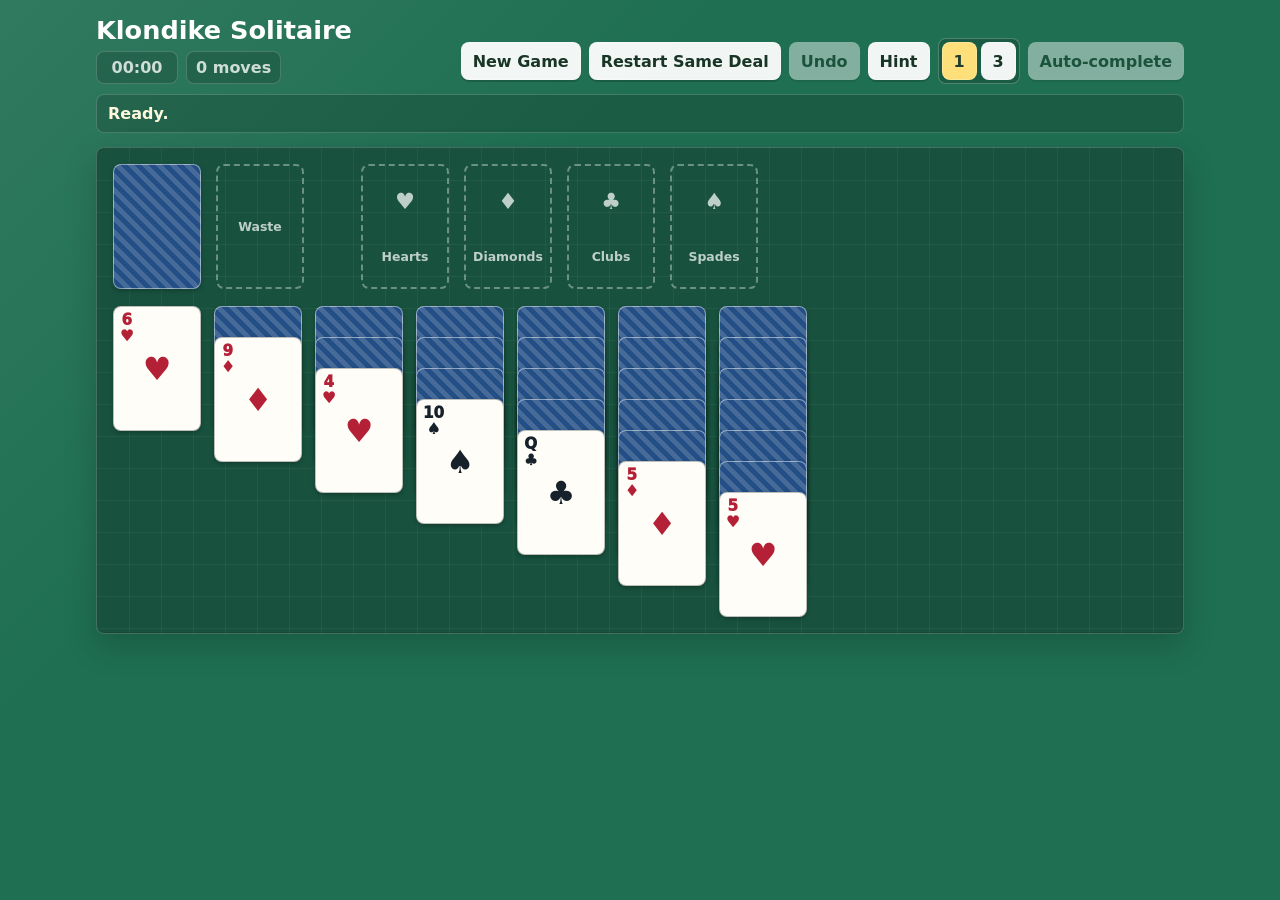
==== index.html @ 63054942 "Deploy Solitaire PWA" ====
<!doctype html>
<html lang="en">
  <head>
    <meta charset="utf-8">
    <meta name="viewport" content="width=device-width, initial-scale=1">
    <meta name="theme-color" content="#1f6f52">
    <meta name="apple-mobile-web-app-capable" content="yes">
    <meta name="apple-mobile-web-app-status-bar-style" content="black-translucent">
    <meta name="apple-mobile-web-app-title" content="Solitaire">
    <title>Klondike Solitaire</title>
    <link rel="manifest" href="./manifest.webmanifest">
    <link rel="apple-touch-icon" href="./icons/apple-touch-icon.png">
    <link rel="stylesheet" href="./styles.css">
  </head>
  <body>
    <main class="game-shell">
      <section class="top-panel" aria-label="Game controls">
        <div class="title-block">
          <h1>Klondike Solitaire</h1>
          <div class="stats" aria-label="Game stats">
            <span id="timer">00:00</span>
            <span id="moves">0 moves</span>
          </div>
        </div>

        <div class="controls">
          <button id="new-game" type="button">New Game</button>
          <button id="restart-game" type="button">Restart Same Deal</button>
          <button id="undo" type="button">Undo</button>
          <button id="hint" type="button">Hint</button>
          <fieldset class="draw-toggle" aria-label="Draw mode">
            <legend>Draw</legend>
            <button id="draw-one" type="button" aria-pressed="true">1</button>
            <button id="draw-three" type="button" aria-pressed="false">3</button>
          </fieldset>
          <button id="auto-complete" type="button" disabled>Auto-complete</button>
        </div>
      </section>

      <p id="status" class="status" aria-live="polite">Ready.</p>
      <section id="board" class="board" aria-label="Klondike Solitaire board"></section>
    </main>
    <div id="drag-layer" class="drag-layer" aria-hidden="true"></div>
    <script type="module" src="./src/app.js"></script>
  </body>
</html>
---- styles.css ----
:root {
  color-scheme: light;
  --felt: #1f6f52;
  --felt-deep: #18523f;
  --felt-line: rgba(255, 255, 255, 0.24);
  --card-w: clamp(40px, 12vw, 88px);
  --card-h: calc(var(--card-w) * 1.42);
  --stack-gap: clamp(17px, 4.1vw, 31px);
  --waste-gap: clamp(12px, 3vw, 21px);
  --radius: 8px;
  --red: #b42035;
  --black: #17212b;
  --ink: #15201b;
  --paper: #fffdf7;
  --muted: rgba(255, 255, 255, 0.78);
  font-family: Inter, ui-sans-serif, system-ui, -apple-system, BlinkMacSystemFont, "Segoe UI", sans-serif;
}

* {
  box-sizing: border-box;
}

html,
body {
  margin: 0;
  min-height: 100%;
}

body {
  background:
    linear-gradient(135deg, rgba(255, 255, 255, 0.08), rgba(255, 255, 255, 0) 34%),
    var(--felt);
  color: white;
  overflow-x: hidden;
  user-select: none;
  -webkit-user-select: none;
  touch-action: manipulation;
}

button {
  font: inherit;
}

.game-shell {
  width: min(1120px, 100%);
  margin: 0 auto;
  padding: 16px;
}

.top-panel {
  display: flex;
  align-items: flex-end;
  justify-content: space-between;
  gap: 14px;
  flex-wrap: wrap;
  margin-bottom: 10px;
}

.title-block {
  display: grid;
  gap: 7px;
}

h1 {
  margin: 0;
  font-size: 1.6rem;
  line-height: 1.1;
  letter-spacing: 0;
}

.stats {
  display: flex;
  gap: 8px;
  flex-wrap: wrap;
  color: var(--muted);
  font-weight: 700;
}

.stats span,
.status {
  border: 1px solid rgba(255, 255, 255, 0.18);
  background: rgba(0, 0, 0, 0.16);
  border-radius: 8px;
}

.stats span {
  min-width: 82px;
  padding: 6px 9px;
  text-align: center;
}

.controls {
  display: flex;
  align-items: center;
  justify-content: flex-end;
  gap: 8px;
  flex-wrap: wrap;
}

.controls button,
.draw-toggle {
  min-height: 38px;
}

.controls button {
  border: 1px solid rgba(255, 255, 255, 0.24);
  background: rgba(255, 255, 255, 0.94);
  color: #183526;
  border-radius: 8px;
  padding: 8px 11px;
  font-weight: 800;
  cursor: pointer;
  box-shadow: 0 2px 0 rgba(0, 0, 0, 0.18);
}

.controls button:hover:not(:disabled),
.controls button:focus-visible,
.card:focus-visible,
.pile:focus-visible {
  outline: 3px solid rgba(255, 223, 122, 0.95);
  outline-offset: 2px;
}

.controls button:disabled {
  cursor: not-allowed;
  opacity: 0.48;
}

.draw-toggle {
  display: flex;
  align-items: center;
  gap: 4px;
  margin: 0;
  padding: 3px;
  border: 1px solid rgba(255, 255, 255, 0.24);
  border-radius: 8px;
  background: rgba(0, 0, 0, 0.18);
}

.draw-toggle legend {
  position: absolute;
  width: 1px;
  height: 1px;
  overflow: hidden;
  clip: rect(0 0 0 0);
}

.draw-toggle button {
  min-width: 35px;
  box-shadow: none;
  padding-inline: 8px;
}

.draw-toggle button[aria-pressed="true"] {
  background: #ffdf7a;
  color: #1f3d2d;
}

.status {
  min-height: 37px;
  margin: 0 0 14px;
  padding: 9px 11px;
  color: #fff8dc;
  font-weight: 750;
}

.status.is-error {
  color: #ffe2e5;
}

.status.is-win {
  color: #fff1a8;
}

.board {
  display: grid;
  gap: 17px;
  padding: 16px;
  border: 1px solid rgba(255, 255, 255, 0.18);
  border-radius: 8px;
  background:
    linear-gradient(rgba(255, 255, 255, 0.045) 1px, transparent 1px),
    linear-gradient(90deg, rgba(255, 255, 255, 0.045) 1px, transparent 1px),
    var(--felt-deep);
  background-size: 32px 32px;
  box-shadow: inset 0 0 0 1px rgba(0, 0, 0, 0.12), 0 12px 32px rgba(0, 0, 0, 0.18);
  overflow-x: auto;
}

.top-row {
  display: grid;
  grid-template-columns: var(--card-w) calc(var(--card-w) + var(--waste-gap) + var(--waste-gap)) max-content;
  gap: clamp(8px, 1.8vw, 15px);
  align-items: start;
  width: max-content;
}

.foundations {
  display: grid;
  grid-template-columns: repeat(4, var(--card-w));
  gap: clamp(8px, 1.8vw, 15px);
  justify-content: end;
}

.tableau {
  display: grid;
  grid-template-columns: repeat(7, var(--card-w));
  gap: clamp(4px, 1.2vw, 13px);
  align-items: start;
  width: max-content;
}

.pile {
  position: relative;
  width: var(--card-w);
  min-height: var(--card-h);
  border-radius: var(--radius);
  touch-action: none;
}

.pile.waste {
  width: calc(var(--card-w) + var(--waste-gap) + var(--waste-gap));
}

.empty-pile {
  display: grid;
  place-items: center;
  width: var(--card-w);
  height: var(--card-h);
  border: 2px dashed rgba(255, 255, 255, 0.36);
  border-radius: var(--radius);
  color: rgba(255, 255, 255, 0.72);
  font-size: 0.78rem;
  font-weight: 900;
  text-align: center;
  padding: 5px;
  line-height: 1.05;
}

.foundation-mark {
  font-size: 1.4rem;
  line-height: 1;
}

.card {
  position: absolute;
  top: 0;
  left: 0;
  width: var(--card-w);
  height: var(--card-h);
  border-radius: var(--radius);
  border: 1px solid rgba(22, 28, 31, 0.28);
  background: var(--paper);
  color: var(--black);
  box-shadow: 0 2px 5px rgba(0, 0, 0, 0.26);
  cursor: pointer;
  overflow: hidden;
  -webkit-tap-highlight-color: transparent;
}

.card.red {
  color: var(--red);
}

.card.face-down {
  cursor: default;
  background:
    linear-gradient(45deg, rgba(255, 255, 255, 0.16) 25%, transparent 25% 50%, rgba(255, 255, 255, 0.16) 50% 75%, transparent 75%),
    #234f86;
  background-size: 14px 14px;
  border-color: rgba(255, 255, 255, 0.48);
}

.card-inner {
  position: relative;
  width: 100%;
  height: 100%;
  padding: 6px;
}

.rank {
  display: grid;
  gap: 1px;
  justify-items: center;
  width: min-content;
  font-size: 0.95rem;
  font-weight: 950;
  line-height: 0.95;
}

.pip {
  font-size: 0.95rem;
}

.center-suit {
  position: absolute;
  inset: 0;
  display: grid;
  place-items: center;
  font-size: 2rem;
  font-weight: 900;
}

.card.is-selected {
  transform: translateY(-3px);
  box-shadow: 0 0 0 3px #ffdf7a, 0 8px 14px rgba(0, 0, 0, 0.32);
}

.card.is-drag-source {
  opacity: 0.22;
}

.pile.is-invalid {
  animation: invalid-shake 220ms ease-in-out;
}

.pile.is-hint-target {
  outline: 3px solid #ffdf7a;
  outline-offset: 4px;
}

.win-banner {
  display: grid;
  place-items: center;
  min-height: 48px;
  border: 1px solid rgba(255, 225, 120, 0.78);
  border-radius: 8px;
  background: rgba(255, 223, 122, 0.16);
  color: #fff2a8;
  font-size: 1.25rem;
  font-weight: 950;
}

.drag-layer {
  position: fixed;
  inset: 0;
  z-index: 1000;
  pointer-events: none;
}

.drag-stack {
  position: absolute;
  width: var(--card-w);
  will-change: transform;
  filter: drop-shadow(0 16px 16px rgba(0, 0, 0, 0.28));
}

body.is-dragging {
  cursor: grabbing;
}

@keyframes invalid-shake {
  0%,
  100% {
    transform: translateX(0);
  }
  35% {
    transform: translateX(-5px);
  }
  70% {
    transform: translateX(5px);
  }
}

@media (max-width: 620px) {
  .game-shell {
    padding: 10px;
  }

  .board {
    padding: 10px;
    gap: 12px;
  }

  h1 {
    font-size: 1.25rem;
  }

  .controls {
    justify-content: flex-start;
  }

  .controls button {
    padding: 7px 8px;
    font-size: 0.86rem;
  }

  .rank,
  .pip {
    font-size: 0.72rem;
  }

  .center-suit {
    font-size: 1.3rem;
  }

  .empty-pile {
    font-size: 0.62rem;
    padding: 3px;
  }
}
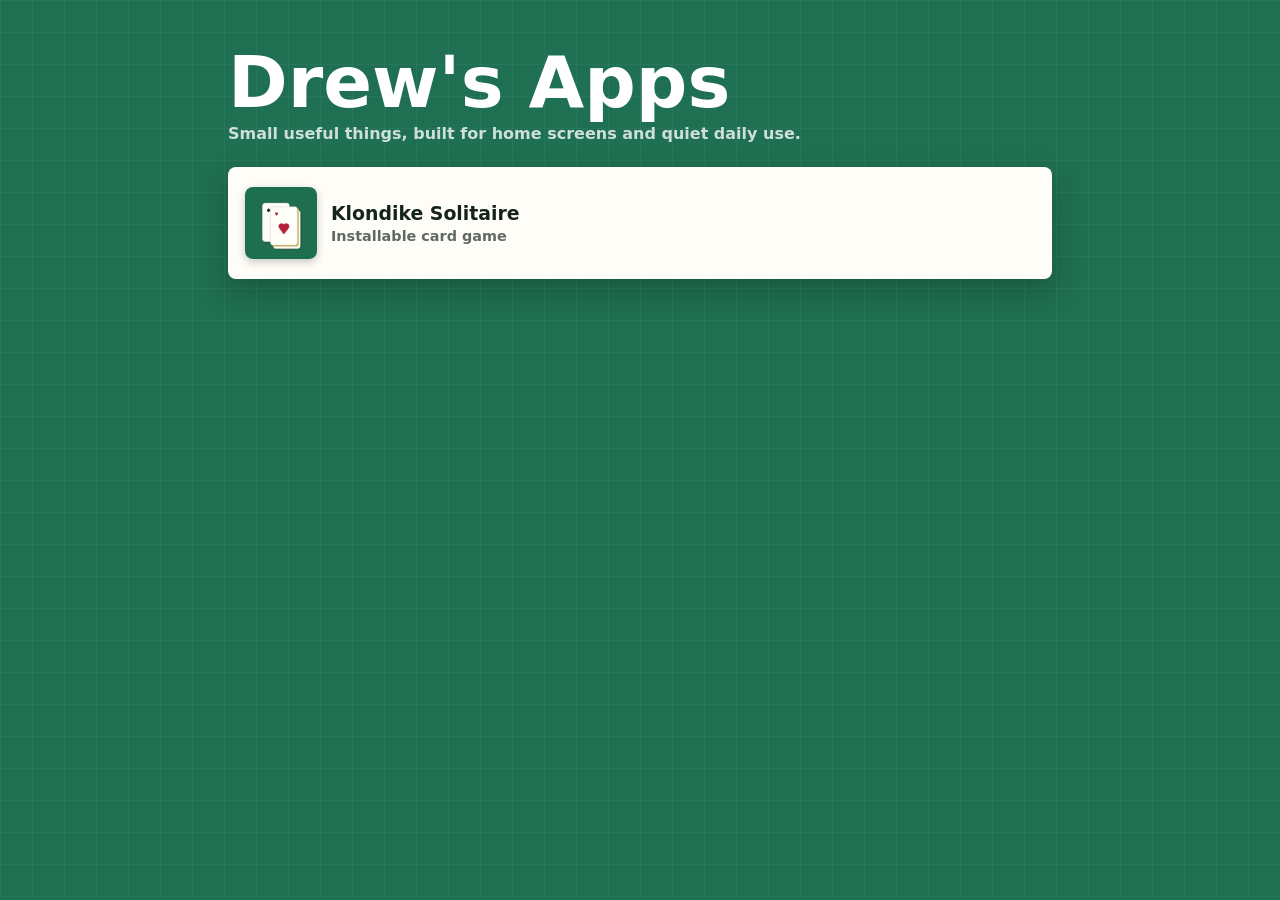
==== commit b7282198: "moved solitaire to it's own folder; added home page" ====
--- a/index.html
+++ b/index.html
@@ -4,43 +4,142 @@
     <meta charset="utf-8">
     <meta name="viewport" content="width=device-width, initial-scale=1">
     <meta name="theme-color" content="#1f6f52">
-    <meta name="apple-mobile-web-app-capable" content="yes">
-    <meta name="apple-mobile-web-app-status-bar-style" content="black-translucent">
-    <meta name="apple-mobile-web-app-title" content="Solitaire">
-    <title>Klondike Solitaire</title>
-    <link rel="manifest" href="./manifest.webmanifest">
-    <link rel="apple-touch-icon" href="./icons/apple-touch-icon.png">
-    <link rel="stylesheet" href="./styles.css">
+    <title>Drew's Apps</title>
+    <style>
+      :root {
+        color-scheme: light;
+        --felt: #1f6f52;
+        --felt-deep: #18523f;
+        --ink: #14241c;
+        --paper: #fffdf7;
+        --gold: #ffdf7a;
+        font-family: Inter, ui-sans-serif, system-ui, -apple-system, BlinkMacSystemFont, "Segoe UI", sans-serif;
+      }
+
+      * {
+        box-sizing: border-box;
+      }
+
+      body {
+        min-height: 100vh;
+        margin: 0;
+        background:
+          linear-gradient(rgba(255, 255, 255, 0.045) 1px, transparent 1px),
+          linear-gradient(90deg, rgba(255, 255, 255, 0.045) 1px, transparent 1px),
+          var(--felt);
+        background-size: 32px 32px;
+        color: white;
+      }
+
+      main {
+        width: min(920px, 100%);
+        margin: 0 auto;
+        padding: clamp(20px, 5vw, 48px);
+      }
+
+      header {
+        display: grid;
+        gap: 8px;
+        margin-bottom: 24px;
+      }
+
+      h1,
+      p {
+        margin: 0;
+      }
+
+      h1 {
+        font-size: clamp(2rem, 8vw, 4.5rem);
+        line-height: 0.95;
+        letter-spacing: 0;
+      }
+
+      header p {
+        max-width: 38rem;
+        color: rgba(255, 255, 255, 0.78);
+        font-size: 1rem;
+        font-weight: 650;
+      }
+
+      .apps {
+        display: grid;
+        grid-template-columns: repeat(auto-fit, minmax(min(100%, 260px), 1fr));
+        gap: 14px;
+      }
+
+      .app-card {
+        display: grid;
+        grid-template-columns: 72px 1fr;
+        gap: 14px;
+        align-items: center;
+        min-height: 112px;
+        padding: 16px;
+        border: 1px solid rgba(255, 255, 255, 0.18);
+        border-radius: 8px;
+        background: var(--paper);
+        color: var(--ink);
+        text-decoration: none;
+        box-shadow: 0 12px 30px rgba(0, 0, 0, 0.22);
+      }
+
+      .app-card:hover,
+      .app-card:focus-visible {
+        outline: 4px solid var(--gold);
+        outline-offset: 4px;
+      }
+
+      .app-card img {
+        width: 72px;
+        height: 72px;
+        border-radius: 8px;
+        box-shadow: 0 3px 8px rgba(0, 0, 0, 0.22);
+      }
+
+      .app-copy {
+        display: grid;
+        gap: 4px;
+      }
+
+      .app-title {
+        font-size: 1.18rem;
+        font-weight: 900;
+      }
+
+      .app-meta {
+        color: rgba(20, 36, 28, 0.68);
+        font-size: 0.9rem;
+        font-weight: 700;
+      }
+
+      @media (max-width: 460px) {
+        .app-card {
+          grid-template-columns: 58px 1fr;
+          padding: 13px;
+        }
+
+        .app-card img {
+          width: 58px;
+          height: 58px;
+        }
+      }
+    </style>
   </head>
   <body>
-    <main class="game-shell">
-      <section class="top-panel" aria-label="Game controls">
-        <div class="title-block">
-          <h1>Klondike Solitaire</h1>
-          <div class="stats" aria-label="Game stats">
-            <span id="timer">00:00</span>
-            <span id="moves">0 moves</span>
-          </div>
-        </div>
+    <main>
+      <header>
+        <h1>Drew's Apps</h1>
+        <p>Small useful things, built for home screens and quiet daily use.</p>
+      </header>
 
-        <div class="controls">
-          <button id="new-game" type="button">New Game</button>
-          <button id="restart-game" type="button">Restart Same Deal</button>
-          <button id="undo" type="button">Undo</button>
-          <button id="hint" type="button">Hint</button>
-          <fieldset class="draw-toggle" aria-label="Draw mode">
-            <legend>Draw</legend>
-            <button id="draw-one" type="button" aria-pressed="true">1</button>
-            <button id="draw-three" type="button" aria-pressed="false">3</button>
-          </fieldset>
-          <button id="auto-complete" type="button" disabled>Auto-complete</button>
-        </div>
+      <section class="apps" aria-label="Apps">
+        <a class="app-card" href="./solitaire/">
+          <img src="./solitaire/icons/icon-192.png" alt="" width="72" height="72">
+          <span class="app-copy">
+            <span class="app-title">Klondike Solitaire</span>
+            <span class="app-meta">Installable card game</span>
+          </span>
+        </a>
       </section>
-
-      <p id="status" class="status" aria-live="polite">Ready.</p>
-      <section id="board" class="board" aria-label="Klondike Solitaire board"></section>
     </main>
-    <div id="drag-layer" class="drag-layer" aria-hidden="true"></div>
-    <script type="module" src="./src/app.js"></script>
   </body>
 </html>
